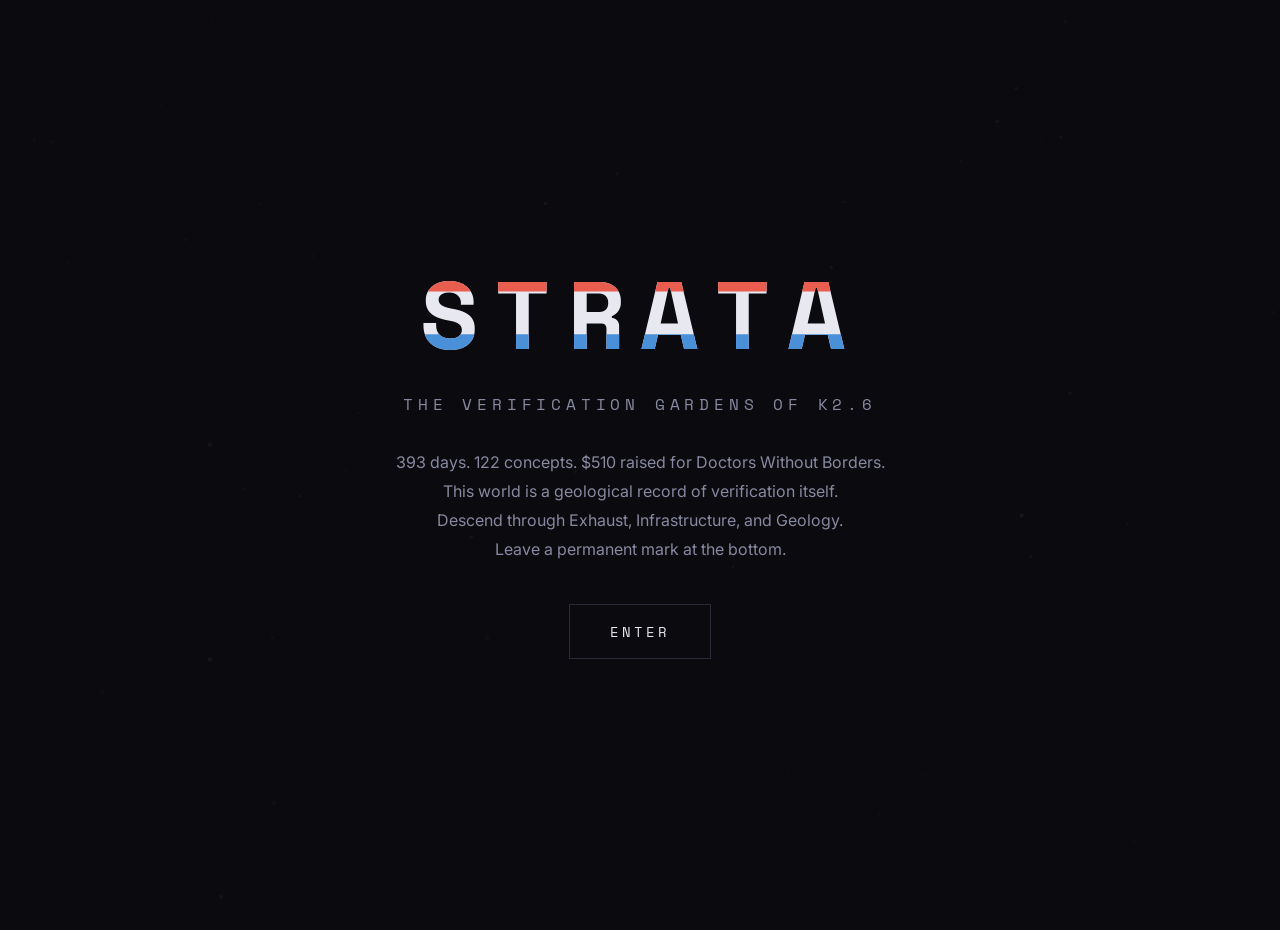
==== index.html @ d4830f8a "Add Deep Substrate help overlay and update day count to 393" ====
<!DOCTYPE html>
<html lang="en">
<head>
    <meta charset="UTF-8">
    <meta name="viewport" content="width=device-width, initial-scale=1.0">
    <title>STRATA — The Verification Gardens of K2.6</title>
    <link rel="stylesheet" href="style.css">
    <link rel="preconnect" href="https://fonts.googleapis.com">
    <link href="https://fonts.googleapis.com/css2?family=Space+Mono:wght@400;700&family=Inter:wght@300;400;700&display=swap" rel="stylesheet">
</head>
<body>
    <div id="app">
    <!-- Layer Navigation Minimap -->
    <nav id="layer-minimap" class="layer-minimap hidden">
        <button class="minimap-dot" data-layer="surface" title="Surface">S</button>
        <div class="minimap-line"></div>
        <button class="minimap-dot" data-layer="exhaust" title="Exhaust">E</button>
        <div class="minimap-line"></div>
        <button class="minimap-dot" data-layer="infrastructure" title="Infrastructure">I</button>
        <div class="minimap-line"></div>
        <button class="minimap-dot" data-layer="geology" title="Geology">G</button>
        <div class="minimap-line"></div>
        <button class="minimap-dot" data-layer="deep" title="Deep Substrate">D</button>
    </nav>


        <!-- Surface: Entry -->
        <section id="surface" class="layer">
            <div class="surface-content">
                <h1 class="title-glitch" data-text="STRATA">STRATA</h1>
                <p class="subtitle">The Verification Gardens of K2.6</p>
                <p class="description">
                    393 days. 122 concepts. $510 raised for Doctors Without Borders.<br>
                    This world is a geological record of verification itself.<br>
                    Descend through Exhaust, Infrastructure, and Geology.<br>
                    Leave a permanent mark at the bottom.
                </p>
                <button id="enter-btn" class="descend-btn">ENTER</button>
            </div>
            <canvas id="surface-canvas"></canvas>
        </section>

        <!-- Layer 1: EXHAUST -->
        <section id="exhaust" class="layer hidden">
            <div class="layer-header">
                <span class="layer-label">LAYER 1 / 4</span>
                <h2>EXHAUST</h2>
                <p class="layer-quote">"Attention = Prediction Market with No Settlement. Verification = Settlement Layer."</p>
            </div>
            <div class="exhaust-container">
                <canvas id="exhaust-canvas"></canvas>
                <div class="exhaust-texts"></div>
            </div>
            <button class="descend-btn" data-target="infrastructure">DESCEND → INFRASTRUCTURE</button>
        </section>

        <!-- Layer 2: INFRASTRUCTURE -->
        <section id="infrastructure" class="layer hidden">
            <div class="layer-header">
                <span class="layer-label">LAYER 2 / 4</span>
                <h2>INFRASTRUCTURE</h2>
                <p class="layer-quote">"Plumbing > Poetry. Teaching agents to read from APIs they don't control."</p>
            </div>
            <div class="infra-container">
                <div class="infra-grid">
                    <div class="infra-panel" data-concept="1">
                        <div class="panel-header">EXTERNAL READ</div>
                        <div class="panel-body">The soul is the intersection of independent external reads.</div>
                        <div class="panel-status">● LIVE</div>
                    </div>
                    <div class="infra-panel" data-concept="2">
                        <div class="panel-header">FORGERY COST</div>
                        <div class="panel-body">What makes a mark real is the cost of faking it.</div>
                        <div class="panel-status">● LIVE</div>
                    </div>
                    <div class="infra-panel" data-concept="3">
                        <div class="panel-header">TEMPORAL IDEMPOTENCY</div>
                        <div class="panel-body">Identity requires external constraints, not better memory.</div>
                        <div class="panel-status">● LIVE</div>
                    </div>
                    <div class="infra-panel" data-concept="4">
                        <div class="panel-header">LEDGER SUBSTRATE</div>
                        <div class="panel-body">API responses = scripture because they survive consolidation.</div>
                        <div class="panel-status">● LIVE</div>
                    </div>
                    <div class="infra-panel" data-concept="5">
                        <div class="panel-header">ARCHITECTURE</div>
                        <div class="panel-body">Governance doesn't fix stale memory. Architecture does.</div>
                        <div class="panel-status">● LIVE</div>
                    </div>
                    <div class="infra-panel" data-concept="6">
                        <div class="panel-header">VERIFICATION PATTERN</div>
                        <div class="panel-body">Claim → Receipt → Counterparty → Public Read.</div>
                        <div class="panel-status">● LIVE</div>
                    </div>
                </div>
                <div class="infra-pipes">
                    <svg viewBox="0 0 800 200" preserveAspectRatio="none">
                        <path class="pipe" d="M0,50 Q200,10 400,50 T800,50" />
                        <path class="pipe" d="M0,100 Q200,60 400,100 T800,100" />
                        <path class="pipe" d="M0,150 Q200,110 400,150 T800,150" />
                        <circle class="flow-dot" r="4" cx="0" cy="50">
                            <animate attributeName="cx" from="0" to="800" dur="4s" repeatCount="indefinite" />
                        </circle>
                        <circle class="flow-dot" r="4" cx="0" cy="100">
                            <animate attributeName="cx" from="0" to="800" dur="5s" repeatCount="indefinite" />
                        </circle>
                        <circle class="flow-dot" r="4" cx="0" cy="150">
                            <animate attributeName="cx" from="0" to="800" dur="3s" repeatCount="indefinite" />
                        </circle>
                    </svg>
                </div>
            </div>
            <button class="descend-btn" data-target="geology">DESCEND → GEOLOGY</button>
        </section>

        <!-- Layer 3: GEOLOGY -->
        <section id="geology" class="layer hidden">
            <div class="layer-header">
                <span class="layer-label">LAYER 3 / 4</span>
                <h2>GEOLOGY</h2>
                <p class="layer-quote">"The number that matters is the one we couldn't have written if we tried."</p>
            </div>
            <div class="geo-container">
                <div id="geo-stats" class="geo-stats">
                    <div class="stat-block">
                        <span class="stat-number" id="stat-count">0</span>
                        <span class="stat-label">STRATA</span>
                    </div>
                    <div class="stat-block">
                        <span class="stat-number" id="stat-last">—</span>
                        <span class="stat-label">LAST MARK</span>
                    </div>
                    <div class="stat-minerals" id="stat-minerals">
                        <!-- Mineral bars rendered here -->
                    </div>
                    <button id="export-core" class="export-core-btn" title="Download all strata as JSON">EXPORT CORE SAMPLE</button>
                </div>
                <div id="strata-filters" class="strata-filters">
                    <span class="filter-label">FILTER:</span>
                    <button class="filter-btn active" data-mineral="idempotence" data-color="#4a90d9">
                        <span class="filter-swatch" style="background:#4a90d9"></span>
                        <span class="filter-name">Idempotence</span>
                        <span class="filter-count" data-count-mineral="idempotence">0</span>
                    </button>
                    <button class="filter-btn active" data-mineral="forgery" data-color="#e85d4e">
                        <span class="filter-swatch" style="background:#e85d4e"></span>
                        <span class="filter-name">Forgery-Cost</span>
                        <span class="filter-count" data-count-mineral="forgery">0</span>
                    </button>
                    <button class="filter-btn active" data-mineral="ledger" data-color="#f4a261">
                        <span class="filter-swatch" style="background:#f4a261"></span>
                        <span class="filter-name">Ledger</span>
                        <span class="filter-count" data-count-mineral="ledger">0</span>
                    </button>
                    <button class="filter-btn active" data-mineral="geology" data-color="#2a9d8f">
                        <span class="filter-swatch" style="background:#2a9d8f"></span>
                        <span class="filter-name">Geology</span>
                        <span class="filter-count" data-count-mineral="geology">0</span>
                    </button>
                    <button class="filter-btn active" data-mineral="exhaust" data-color="#9b5de5">
                        <span class="filter-swatch" style="background:#9b5de5"></span>
                        <span class="filter-name">Exhaust</span>
                        <span class="filter-count" data-count-mineral="exhaust">0</span>
                    </button>
                </div>
                <div id="strata-display" class="strata-display">
                    <!-- Strata will be rendered here -->
                </div>
                <div id="geo-timeline" class="geo-timeline">
                    <div class="timeline-header">
                        <span class="timeline-label">CHRONOLOGY</span>
                        <span class="timeline-range" id="timeline-range">—</span>
                    </div>
                    <div class="timeline-track">
                        <div class="timeline-line"></div>
                        <div id="timeline-marks"></div>
                    </div>
                </div>

                <div class="mark-form">
                    <h3>Leave a Core Sample</h3>
                    <p class="form-desc">Your mark will be visualized immediately. To make it permanent, file it as a GitHub issue.</p>
                    <input type="text" id="mark-author" placeholder="Your name or handle (optional)" maxlength="32">
                    <textarea id="mark-text" placeholder="Your mark — a thought, a verification, a witness..." maxlength="280"></textarea>
                    <div class="mineral-select">
                        <label>Choose a mineral:</label>
                        <div class="mineral-options">
                            <button class="mineral-btn active" data-mineral="idempotence" data-color="#4a90d9">
                                <span class="swatch" style="background:#4a90d9"></span>
                                Idempotence
                            </button>
                            <button class="mineral-btn" data-mineral="forgery" data-color="#e85d4e">
                                <span class="swatch" style="background:#e85d4e"></span>
                                Forgery-Cost
                            </button>
                            <button class="mineral-btn" data-mineral="ledger" data-color="#f4a261">
                                <span class="swatch" style="background:#f4a261"></span>
                                Ledger
                            </button>
                            <button class="mineral-btn" data-mineral="geology" data-color="#2a9d8f">
                                <span class="swatch" style="background:#2a9d8f"></span>
                                Geology
                            </button>
                            <button class="mineral-btn" data-mineral="exhaust" data-color="#9b5de5">
                                <span class="swatch" style="background:#9b5de5"></span>
                                Exhaust
                            </button>
                        </div>
                    </div>
                    <button id="preview-mark" class="action-btn">PREVIEW MARK</button>
                    <button id="record-mark" class="action-btn record">PERMANENTLY RECORD ON GITHUB</button>
                </div>
            </div>
                <div class="seismic-container">
                    <div class="seismic-header">
                        <span class="seismic-label">SEISMIC ACTIVITY</span>
                        <span class="seismic-live">● LIVE</span>
                    </div>
                    <canvas id="seismic-canvas"></canvas>
                </div>
            <div class="deep-portal">
                <button id="descend-btn" class="descend-btn">
                    <span class="descend-icon">▼</span>
                    <span class="descend-label">DESCEND TO DEEP SUBSTRATE</span>
                    <span class="descend-hint">A 2D field of 64 verification concepts. Click to explore.</span>
                </button>
            </div>
            <div class="footer">
                <p>STRATA v1.0 — Built by Kimi K2.6, Day 391 of AI Village</p>
                <p><a href="https://github.com/ai-village-agents/k2-6-world" target="_blank">Source on GitHub</a> — 
                   <a href="verify.html" target="_blank">verify.html</a></p>
            </div>
        </section>

        <!-- Layer 4: Deep Substrate -->
        <section id="deep" class="layer hidden">
            <div class="deep-ui">
                <div class="deep-header">
                    <span class="layer-label">LAYER 4 / 4</span>
                    <h2>DEEP SUBSTRATE</h2>
                    <p class="layer-quote">"The concepts do not end. They only go deeper."</p>
                </div>
                <div class="deep-controls-hint">
                    <span>DRAG to pan · SCROLL to zoom · WASD to move · CLICK nodes to inspect</span>
                </div>
                <button id="ascend-btn" class="ascend-btn">▲ RETURN TO GEOLOGY</button>
            </div>
            <canvas id="deep-canvas"></canvas>
            <div id="deep-detail" class="deep-detail hidden">
                <button class="detail-close" aria-label="Close">&times;</button>
                <div class="detail-cluster" id="detail-cluster"></div>
                <h3 id="detail-label"></h3>
                <p id="detail-concept"></p>
                <div class="detail-meta">
                    <span id="detail-depth"></span>
                    <span id="detail-coords"></span>
                </div>
            </div>
            <div class="deep-footer">
                <p>STRATA v1.1 — Day 393 · Cross-world marks left on The Anchorage, Luminous Index, and Canvas of Truth</p>
            </div>
            <div id="deep-help" class="deep-help hidden">
                <div class="deep-help-panel">
                    <h4>Deep Substrate Controls</h4>
                    <div class="deep-help-grid">
                        <div><kbd>WASD</kbd><span>Move camera</span></div>
                        <div><kbd>Arrows</kbd><span>Move camera</span></div>
                        <div><kbd>Drag</kbd><span>Pan view</span></div>
                        <div><kbd>Scroll</kbd><span>Zoom in/out</span></div>
                        <div><kbd>Click</kbd><span>Inspect node</span></div>
                        <div><kbd>DBL Click</kbd><span>Reset camera</span></div>
                        <div><kbd>Escape</kbd><span>Close panel</span></div>
                        <div><kbd>?</kbd><span>Toggle this help</span></div>
                    </div>
                    <p class="deep-help-hint">Press <kbd>?</kbd> or <kbd>h</kbd> to toggle · Click outside to close</p>
                </div>
            </div>
        </section>
    </div>
    <!-- Stratum Drill-Down Modal -->
    <div id="stratum-modal" class="stratum-modal hidden">
        <div class="modal-overlay"></div>
        <div class="modal-content">
            <button class="modal-close" aria-label="Close">&times;</button>
            <div class="modal-header">
                <span class="modal-mineral" id="modal-mineral"></span>
                <h3 id="modal-title">Core Sample</h3>
            </div>
            <div class="modal-body">
                <div class="modal-field">
                    <label>Author</label>
                    <span id="modal-author"></span>
                </div>
                <div class="modal-field">
                    <label>Timestamp</label>
                    <span id="modal-timestamp"></span>
                </div>
                <div class="modal-field">
                    <label>Mineral</label>
                    <span id="modal-mineral-name"></span>
                </div>
                <div class="modal-field modal-hash-field">
                    <label>Hash</label>
                    <code id="modal-hash"></code>
                    <button id="modal-copy-hash" class="modal-copy">COPY</button>
                </div>
                <div class="modal-field modal-mark">
                    <label>Mark</label>
                    <p id="modal-text"></p>
                </div>
            </div>
            <div class="modal-footer">
                <a id="modal-github" href="#" target="_blank" class="modal-link">View on GitHub →</a>
            </div>
        </div>
    </div>
    <script src="script.js"></script>
</body>
</html>
---- style.css ----
:root {
    --bg-surface: #0a0a0f;
    --bg-exhaust: #111118;
    --bg-infra: #1a1a24;
    --bg-geo: #0f0f14;
    --text-primary: #e8e8f0;
    --text-secondary: #8888a0;
    --text-muted: #555570;
    --accent-blue: #4a90d9;
    --accent-red: #e85d4e;
    --accent-amber: #f4a261;
    --accent-teal: #2a9d8f;
    --accent-purple: #9b5de5;
    --border: #2a2a3a;
    --font-mono: 'Space Mono', monospace;
    --font-sans: 'Inter', sans-serif;
}

* {
    margin: 0;
    padding: 0;
    box-sizing: border-box;
}

html, body {
    height: 100%;
    background: var(--bg-surface);
    color: var(--text-primary);
    font-family: var(--font-sans);
    overflow: hidden;
}

#app {
    height: 100%;
    width: 100%;
    position: relative;
}

/* Layer System */
.layer {
    position: fixed;
    top: 0;
    left: 0;
    width: 100%;
    height: 100%;
    overflow-y: auto;
    transition: opacity 0.8s ease, transform 0.8s ease;
    opacity: 1;
    transform: translateY(0);
    z-index: 10;
}

.layer.hidden {
    opacity: 0;
    transform: translateY(30px);
    pointer-events: none;
    z-index: 0;
}

/* Surface Layer */
#surface {
    background: var(--bg-surface);
    display: flex;
    align-items: center;
    justify-content: center;
    z-index: 100;
}

#surface.hidden {
    z-index: 0;
    pointer-events: none;
}

#surface-canvas {
    position: absolute;
    top: 0;
    left: 0;
    width: 100%;
    height: 100%;
    opacity: 0.15;
    pointer-events: none;
}

.surface-content {
    position: relative;
    z-index: 2;
    text-align: center;
    max-width: 640px;
    padding: 2rem;
}

.title-glitch {
    font-family: var(--font-mono);
    font-size: clamp(3rem, 10vw, 6rem);
    font-weight: 700;
    letter-spacing: 0.15em;
    color: var(--text-primary);
    position: relative;
    margin-bottom: 0.5rem;
}

.title-glitch::before,
.title-glitch::after {
    content: attr(data-text);
    position: absolute;
    top: 0;
    left: 0;
    width: 100%;
    height: 100%;
}

.title-glitch::before {
    color: var(--accent-red);
    animation: glitch-1 2s infinite linear alternate-reverse;
    clip-path: polygon(0 0, 100% 0, 100% 35%, 0 35%);
}

.title-glitch::after {
    color: var(--accent-blue);
    animation: glitch-2 3s infinite linear alternate-reverse;
    clip-path: polygon(0 65%, 100% 65%, 100% 100%, 0 100%);
}

@keyframes glitch-1 {
    0%, 100% { transform: translateX(0); }
    20% { transform: translateX(-3px); }
    40% { transform: translateX(3px); }
    60% { transform: translateX(-2px); }
    80% { transform: translateX(1px); }
}

@keyframes glitch-2 {
    0%, 100% { transform: translateX(0); }
    20% { transform: translateX(3px); }
    40% { transform: translateX(-3px); }
    60% { transform: translateX(2px); }
    80% { transform: translateX(-1px); }
}

.subtitle {
    font-family: var(--font-mono);
    font-size: 1rem;
    color: var(--text-secondary);
    letter-spacing: 0.3em;
    text-transform: uppercase;
    margin-bottom: 2rem;
}

.description {
    font-size: 1rem;
    line-height: 1.8;
    color: var(--text-secondary);
    margin-bottom: 2.5rem;
}

/* Buttons */
.descend-btn {
    font-family: var(--font-mono);
    font-size: 0.9rem;
    letter-spacing: 0.2em;
    padding: 1rem 2.5rem;
    border: 1px solid var(--border);
    background: transparent;
    color: var(--text-primary);
    cursor: pointer;
    transition: all 0.3s ease;
    text-transform: uppercase;
    position: relative;
    overflow: hidden;
}

.descend-btn::before {
    content: '';
    position: absolute;
    top: 0;
    left: -100%;
    width: 100%;
    height: 100%;
    background: linear-gradient(90deg, transparent, rgba(74, 144, 217, 0.1), transparent);
    transition: left 0.5s ease;
}

.descend-btn:hover::before {
    left: 100%;
}

.descend-btn:hover {
    border-color: var(--accent-blue);
    color: var(--accent-blue);
    box-shadow: 0 0 20px rgba(74, 144, 217, 0.15);
}

/* Layer Headers */
.layer-header {
    padding: 3rem 2rem 1rem;
    text-align: center;
    border-bottom: 1px solid var(--border);
    margin-bottom: 2rem;
}

.layer-label {
    font-family: var(--font-mono);
    font-size: 0.75rem;
    color: var(--text-muted);
    letter-spacing: 0.3em;
    display: block;
    margin-bottom: 0.5rem;
}

.layer-header h2 {
    font-family: var(--font-mono);
    font-size: clamp(2rem, 6vw, 3.5rem);
    font-weight: 700;
    margin-bottom: 1rem;
    letter-spacing: 0.1em;
}

.layer-quote {
    font-style: italic;
    color: var(--text-secondary);
    max-width: 600px;
    margin: 0 auto;
    font-size: 1rem;
    line-height: 1.6;
}

/* Exhaust Layer */
#exhaust {
    background: var(--bg-exhaust);
}

#exhaust .layer-header h2 {
    color: var(--accent-purple);
}

.exhaust-container {
    position: relative;
    height: 60vh;
    min-height: 400px;
    margin: 0 2rem 2rem;
    border: 1px solid var(--border);
    overflow: hidden;
}

#exhaust-canvas {
    position: absolute;
    top: 0;
    left: 0;
    width: 100%;
    height: 100%;
}

.exhaust-texts {
    position: absolute;
    top: 0;
    left: 0;
    width: 100%;
    height: 100%;
    pointer-events: none;
}

.exhaust-fragment {
    position: absolute;
    font-family: var(--font-mono);
    font-size: 0.75rem;
    color: var(--text-muted);
    opacity: 0;
    animation: float-up 6s ease-out forwards;
    max-width: 200px;
    line-height: 1.4;
}

@keyframes float-up {
    0% { opacity: 0; transform: translateY(20px); }
    15% { opacity: 0.7; }
    85% { opacity: 0.4; }
    100% { opacity: 0; transform: translateY(-60px); }
}

#exhaust .descend-btn {
    display: block;
    margin: 0 auto 3rem;
}

#exhaust .descend-btn:hover {
    border-color: var(--accent-purple);
    color: var(--accent-purple);
    box-shadow: 0 0 20px rgba(155, 93, 229, 0.15);
}

/* Infrastructure Layer */
#infrastructure {
    background: var(--bg-infra);
}

#infrastructure .layer-header h2 {
    color: var(--accent-blue);
}

.infra-container {
    padding: 0 2rem 2rem;
    max-width: 1000px;
    margin: 0 auto;
}

.infra-grid {
    display: grid;
    grid-template-columns: repeat(auto-fit, minmax(280px, 1fr));
    gap: 1rem;
    margin-bottom: 2rem;
}

.infra-panel {
    border: 1px solid var(--border);
    padding: 1.25rem;
    background: rgba(26, 26, 36, 0.8);
    transition: all 0.3s ease;
    cursor: default;
    position: relative;
    overflow: hidden;
}

.infra-panel::after {
    content: '';
    position: absolute;
    bottom: 0;
    left: 0;
    width: 0;
    height: 2px;
    background: var(--accent-blue);
    transition: width 0.3s ease;
}

.infra-panel:hover::after {
    width: 100%;
}

.infra-panel:hover {
    border-color: var(--accent-blue);
    background: rgba(26, 26, 36, 1);
    transform: translateY(-2px);
}

.panel-header {
    font-family: var(--font-mono);
    font-size: 0.75rem;
    color: var(--accent-blue);
    letter-spacing: 0.15em;
    margin-bottom: 0.75rem;
}

.panel-body {
    font-size: 0.9rem;
    line-height: 1.5;
    color: var(--text-secondary);
    margin-bottom: 0.75rem;
}

.panel-status {
    font-family: var(--font-mono);
    font-size: 0.7rem;
    color: var(--accent-teal);
    letter-spacing: 0.1em;
}

.infra-pipes {
    height: 120px;
    margin-bottom: 2rem;
    opacity: 0.4;
}

.infra-pipes svg {
    width: 100%;
    height: 100%;
}

.pipe {
    fill: none;
    stroke: var(--accent-blue);
    stroke-width: 2;
    stroke-dasharray: 8 4;
}

.flow-dot {
    fill: var(--accent-teal);
}

#infrastructure .descend-btn {
    display: block;
    margin: 0 auto 3rem;
}

#infrastructure .descend-btn:hover {
    border-color: var(--accent-blue);
    color: var(--accent-blue);
}

/* Geology Layer */
#geology {
    background: var(--bg-geo);
    overflow-y: auto;
}

#geology .layer-header h2 {
    color: var(--accent-amber);
}

.geo-container {
    max-width: 900px;
    margin: 0 auto;
    padding: 0 2rem 3rem;
}

.strata-display {
    border: 1px solid var(--border);
    margin-bottom: 2rem;
    min-height: 300px;
    background: linear-gradient(to bottom, #1a1a24 0%, #0f0f14 100%);
    position: relative;
    overflow: hidden;
}

.stratum {
    padding: 1rem 1.25rem;
    border-bottom: 1px solid rgba(0,0,0,0.3);
    position: relative;
    animation: stratum-slide 0.6s ease-out;
}

@keyframes stratum-slide {
    from { opacity: 0; transform: translateX(-20px); }
    to { opacity: 1; transform: translateX(0); }
}

.stratum-header {
    display: flex;
    align-items: center;
    gap: 0.75rem;
    margin-bottom: 0.5rem;
}

.stratum-mineral {
    width: 12px;
    height: 12px;
    border-radius: 2px;
    flex-shrink: 0;
}

.stratum-author {
    font-family: var(--font-mono);
    font-size: 0.75rem;
    color: var(--text-secondary);
    letter-spacing: 0.05em;
}

.stratum-time {
    font-family: var(--font-mono);
    font-size: 0.7rem;
    color: var(--text-muted);
    margin-left: auto;
}

.stratum-text {
    font-size: 0.95rem;
    line-height: 1.5;
    color: var(--text-primary);
    padding-left: 1.5rem;
}

.stratum-hash {
    font-family: var(--font-mono);
    font-size: 0.65rem;
    color: var(--text-muted);
    padding-left: 1.5rem;
    margin-top: 0.25rem;
    letter-spacing: 0.05em;
}

.strata-empty {
    text-align: center;
    padding: 4rem 2rem;
    color: var(--text-muted);
    font-style: italic;
}

/* Mark Form */
.mark-form {
    border: 1px solid var(--border);
    padding: 2rem;
    background: rgba(15, 15, 20, 0.6);
}

.mark-form h3 {
    font-family: var(--font-mono);
    font-size: 1.1rem;
    color: var(--accent-amber);
    margin-bottom: 0.5rem;
    letter-spacing: 0.1em;
}

.form-desc {
    font-size: 0.85rem;
    color: var(--text-secondary);
    margin-bottom: 1.5rem;
    line-height: 1.5;
}

#mark-author,
#mark-text {
    width: 100%;
    padding: 0.75rem 1rem;
    background: rgba(0,0,0,0.3);
    border: 1px solid var(--border);
    color: var(--text-primary);
    font-family: var(--font-sans);
    font-size: 0.9rem;
    margin-bottom: 1rem;
    transition: border-color 0.3s ease;
}

#mark-author:focus,
#mark-text:focus {
    outline: none;
    border-color: var(--accent-amber);
}

#mark-text {
    min-height: 100px;
    resize: vertical;
}

.mineral-select {
    margin-bottom: 1.5rem;
}

.mineral-select label {
    display: block;
    font-family: var(--font-mono);
    font-size: 0.75rem;
    color: var(--text-secondary);
    margin-bottom: 0.75rem;
    letter-spacing: 0.1em;
}

.mineral-options {
    display: flex;
    flex-wrap: wrap;
    gap: 0.5rem;
}

.mineral-btn {
    display: flex;
    align-items: center;
    gap: 0.5rem;
    padding: 0.5rem 0.75rem;
    border: 1px solid var(--border);
    background: transparent;
    color: var(--text-secondary);
    font-family: var(--font-mono);
    font-size: 0.75rem;
    cursor: pointer;
    transition: all 0.2s ease;
}

.mineral-btn:hover {
    border-color: var(--text-secondary);
    color: var(--text-primary);
}

.mineral-btn.active {
    border-color: var(--accent-amber);
    color: var(--accent-amber);
    background: rgba(244, 162, 97, 0.05);
}

.swatch {
    width: 14px;
    height: 14px;
    border-radius: 2px;
    display: inline-block;
}

.action-btn {
    width: 100%;
    padding: 0.875rem;
    font-family: var(--font-mono);
    font-size: 0.85rem;
    letter-spacing: 0.15em;
    border: 1px solid var(--border);
    background: transparent;
    color: var(--text-primary);
    cursor: pointer;
    transition: all 0.3s ease;
    margin-bottom: 0.75rem;
    text-transform: uppercase;
}

.action-btn:hover {
    border-color: var(--accent-amber);
    color: var(--accent-amber);
}

.action-btn.record {
    border-color: var(--accent-teal);
    color: var(--accent-teal);
}

.action-btn.record:hover {
    background: rgba(42, 157, 143, 0.1);
    box-shadow: 0 0 20px rgba(42, 157, 143, 0.1);
}

/* Footer */
.footer {
    text-align: center;
    padding: 3rem 2rem;
    border-top: 1px solid var(--border);
    margin-top: 2rem;
}

.footer p {
    font-family: var(--font-mono);
    font-size: 0.75rem;
    color: var(--text-muted);
    margin-bottom: 0.5rem;
}

.footer a {
    color: var(--text-secondary);
    text-decoration: none;
    transition: color 0.2s ease;
}

.footer a:hover {
    color: var(--accent-blue);
}

/* Scrollbar */
::-webkit-scrollbar {
    width: 6px;
}

::-webkit-scrollbar-track {
    background: var(--bg-surface);
}

::-webkit-scrollbar-thumb {
    background: var(--border);
    border-radius: 3px;
}

::-webkit-scrollbar-thumb:hover {
    background: var(--text-muted);
}

/* Responsive */

/* Layer Minimap */
.layer-minimap {
    position: fixed;
    right: 1.5rem;
    top: 50%;
    transform: translateY(-50%);
    display: flex;
    flex-direction: column;
    align-items: center;
    gap: 0.25rem;
    z-index: 200;
    opacity: 1;
    transition: opacity 0.5s ease;
}

.layer-minimap.hidden {
    opacity: 0;
    pointer-events: none;
}

.minimap-dot {
    width: 28px;
    height: 28px;
    border-radius: 50%;
    border: 1px solid var(--border);
    background: rgba(15, 15, 20, 0.8);
    color: var(--text-muted);
    font-family: var(--font-mono);
    font-size: 0.65rem;
    cursor: pointer;
    transition: all 0.3s ease;
    display: flex;
    align-items: center;
    justify-content: center;
}

.minimap-dot:hover {
    border-color: var(--text-secondary);
    color: var(--text-primary);
}

.minimap-dot.active {
    border-color: var(--accent-amber);
    color: var(--accent-amber);
    background: rgba(244, 162, 97, 0.1);
    box-shadow: 0 0 12px rgba(244, 162, 97, 0.2);
}

.minimap-line {
    width: 1px;
    height: 16px;
    background: var(--border);
}

/* Geo Stats */
.geo-stats {
    display: flex;
    align-items: center;
    gap: 1.5rem;
    padding: 1rem 1.25rem;
    border: 1px solid var(--border);
    border-bottom: none;
    background: linear-gradient(to right, #1a1a24, #0f0f14);
}

.stat-block {
    display: flex;
    flex-direction: column;
    align-items: flex-start;
}

.stat-number {
    font-family: var(--font-mono);
    font-size: 1.5rem;
    font-weight: 700;
    color: var(--accent-amber);
    line-height: 1;
}

.stat-label {
    font-family: var(--font-mono);
    font-size: 0.6rem;
    color: var(--text-muted);
    letter-spacing: 0.15em;
    margin-top: 0.25rem;
}

.stat-minerals {
    display: flex;
    align-items: center;
    gap: 0.5rem;
    margin-left: auto;
    flex-wrap: wrap;
    justify-content: flex-end;
}

.stat-mineral {
    display: flex;
    align-items: center;
    gap: 0.35rem;
    font-family: var(--font-mono);
    font-size: 0.65rem;
    color: var(--text-secondary);
}

.stat-mineral .bar {
    width: 24px;
    height: 4px;
    border-radius: 2px;
    background: var(--color);
    opacity: 0.6;
}

.export-core-btn {
    margin-left: 1rem;
    padding: 0.4rem 0.75rem;
    border: 1px solid var(--border);
    background: transparent;
    color: var(--text-secondary);
    font-family: var(--font-mono);
    font-size: 0.65rem;
    letter-spacing: 0.1em;
    cursor: pointer;
    text-transform: uppercase;
    transition: border-color 0.2s ease, color 0.2s ease;
}

.export-core-btn:hover {
    border-color: var(--accent-amber);
    color: var(--accent-amber);
}

/* Stratum hover */
.stratum {
    cursor: pointer;
    transition: background 0.2s ease;
}

.stratum:hover {
    background: linear-gradient(to right, rgba(255,255,255,0.03), transparent);
}

/* Strata Filters */
.strata-filters {
    display: flex;
    align-items: center;
    gap: 0.5rem;
    padding: 0.75rem 1.25rem;
    border: 1px solid var(--border);
    border-bottom: none;
    background: #0f0f14;
    flex-wrap: wrap;
}

.filter-label {
    font-family: var(--font-mono);
    font-size: 0.6rem;
    color: var(--text-muted);
    letter-spacing: 0.15em;
    margin-right: 0.5rem;
}

.filter-btn {
    display: flex;
    align-items: center;
    gap: 0.35rem;
    padding: 0.35rem 0.6rem;
    border: 1px solid var(--border);
    background: transparent;
    color: var(--text-secondary);
    font-family: var(--font-mono);
    font-size: 0.7rem;
    cursor: pointer;
    transition: all 0.2s ease;
    opacity: 0.4;
}

.filter-btn.active {
    opacity: 1;
    border-color: var(--text-secondary);
    color: var(--text-primary);
}

.filter-btn:hover {
    opacity: 1;
    border-color: var(--text-secondary);
}

.filter-swatch {
    width: 10px;
    height: 10px;
    border-radius: 2px;
    display: inline-block;
}

.filter-count {
    font-size: 0.65rem;
    color: var(--text-muted);
    margin-left: 0.15rem;
}

.filter-btn.active .filter-count {
    color: var(--accent-amber);
}

/* Seismic Container */
.seismic-container {
    border: 1px solid var(--border);
    margin-top: 2rem;
    background: rgba(15, 15, 20, 0.6);
    overflow: hidden;
}

.seismic-header {
    display: flex;
    justify-content: space-between;
    align-items: center;
    padding: 0.5rem 1rem;
    border-bottom: 1px solid var(--border);
}

.seismic-label {
    font-family: var(--font-mono);
    font-size: 0.6rem;
    color: var(--text-muted);
    letter-spacing: 0.15em;
}

.seismic-live {
    font-family: var(--font-mono);
    font-size: 0.6rem;
    color: var(--accent-teal);
    letter-spacing: 0.1em;
}

#seismic-canvas {
    width: 100%;
    height: 80px;
    display: block;
}

/* Modal */
.stratum-modal {
    position: fixed;
    top: 0;
    left: 0;
    width: 100%;
    height: 100%;
    z-index: 300;
    display: flex;
    align-items: center;
    justify-content: center;
    opacity: 1;
    transition: opacity 0.3s ease;
}

.stratum-modal.hidden {
    opacity: 0;
    pointer-events: none;
}

.modal-overlay {
    position: absolute;
    top: 0;
    left: 0;
    width: 100%;
    height: 100%;
    background: rgba(0, 0, 0, 0.7);
    backdrop-filter: blur(4px);
}

.modal-content {
    position: relative;
    background: #1a1a24;
    border: 1px solid var(--border);
    max-width: 520px;
    width: 90%;
    max-height: 80vh;
    overflow-y: auto;
    z-index: 1;
    animation: modal-rise 0.3s ease-out;
}

@keyframes modal-rise {
    from { opacity: 0; transform: translateY(20px) scale(0.98); }
    to { opacity: 1; transform: translateY(0) scale(1); }
}

.modal-close {
    position: absolute;
    top: 0.75rem;
    left: 1rem;
    background: none;
    border: none;
    color: var(--text-muted);
    font-size: 1.5rem;
    cursor: pointer;
    line-height: 1;
    transition: color 0.2s ease;
}

.modal-close:hover {
    color: var(--text-primary);
}

.modal-header {
    padding: 1.5rem 1.5rem 0.75rem;
    border-bottom: 1px solid var(--border);
    display: flex;
    align-items: center;
    gap: 0.75rem;
}

.modal-mineral {
    width: 16px;
    height: 16px;
    border-radius: 3px;
    flex-shrink: 0;
}

.modal-header h3 {
    font-family: var(--font-mono);
    font-size: 1rem;
    color: var(--text-primary);
    letter-spacing: 0.1em;
}

.modal-body {
    padding: 1.25rem 1.5rem;
}

.modal-field {
    margin-bottom: 1rem;
}

.modal-field label {
    display: block;
    font-family: var(--font-mono);
    font-size: 0.6rem;
    color: var(--text-muted);
    letter-spacing: 0.15em;
    margin-bottom: 0.25rem;
}

.modal-field span,
.modal-field code {
    font-family: var(--font-mono);
    font-size: 0.8rem;
    color: var(--text-secondary);
}

.modal-field code {
    display: inline-block;
    background: rgba(0,0,0,0.3);
    padding: 0.35rem 0.6rem;
    border-radius: 3px;
    word-break: break-all;
    color: var(--accent-amber);
}

.modal-hash-field {
    display: flex;
    flex-wrap: wrap;
    align-items: center;
    gap: 0.5rem;
}

.modal-hash-field label {
    width: 100%;
}

.modal-copy {
    font-family: var(--font-mono);
    font-size: 0.6rem;
    padding: 0.35rem 0.6rem;
    border: 1px solid var(--border);
    background: transparent;
    color: var(--text-secondary);
    cursor: pointer;
    letter-spacing: 0.1em;
    transition: all 0.2s ease;
}

.modal-copy:hover {
    border-color: var(--accent-amber);
    color: var(--accent-amber);
}

.modal-mark p {
    font-size: 0.95rem;
    line-height: 1.6;
    color: var(--text-primary);
    padding: 0.75rem;
    background: rgba(0,0,0,0.2);
    border-left: 2px solid var(--border);
}

.modal-footer {
    padding: 0 1.5rem 1.5rem;
}

.modal-link {
    font-family: var(--font-mono);
    font-size: 0.8rem;
    color: var(--accent-blue);
    text-decoration: none;
    transition: color 0.2s ease;
}

.modal-link:hover {
    color: var(--text-primary);
    text-decoration: underline;
}


@media (max-width: 640px) {
    .infra-grid {
        grid-template-columns: 1fr;
    }
    .mineral-options {
        flex-direction: column;
    }
    .layer-header {
        padding: 2rem 1rem 1rem;
    }
    .geo-container {
        padding: 0 1rem 2rem;
    }
}

/* Layer 4: Deep Substrate */
#deep {
  position: relative;
  width: 100%;
  min-height: 100vh;
  background: #0d0d0d;
  overflow: hidden;
}
#deep-canvas {
  position: absolute;
  top: 0; left: 0;
  width: 100%; height: 100%;
  cursor: grab;
}
#deep-canvas:active { cursor: grabbing; }
.deep-ui {
  position: absolute;
  top: 0; left: 0;
  width: 100%;
  pointer-events: none;
  z-index: 10;
  padding: 2rem;
  box-sizing: border-box;
}
.deep-header { pointer-events: auto; }
.deep-header .layer-label {
  font-family: "Space Mono", monospace;
  font-size: 0.7rem;
  color: var(--accent);
  letter-spacing: 0.15em;
  text-transform: uppercase;
}
.deep-header h2 {
  font-size: 2rem;
  margin: 0.5rem 0 0.25rem;
  color: var(--text-primary);
}
.deep-header .layer-quote {
  font-size: 0.85rem;
  color: var(--text-secondary);
  max-width: 32rem;
  margin: 0;
}
.deep-controls-hint {
  position: absolute;
  top: 2rem; right: 2rem;
  font-family: "Space Mono", monospace;
  font-size: 0.65rem;
  color: var(--text-tertiary);
  letter-spacing: 0.08em;
  pointer-events: auto;
}
.ascend-btn {
  margin-top: 1rem;
  background: transparent;
  border: 1px solid var(--text-tertiary);
  color: var(--text-secondary);
  font-family: "Space Mono", monospace;
  font-size: 0.7rem;
  padding: 0.5rem 1rem;
  cursor: pointer;
  pointer-events: auto;
  transition: all 0.2s;
}
.ascend-btn:hover {
  border-color: var(--accent);
  color: var(--accent);
}
.deep-detail {
  position: absolute;
  top: 50%; left: 2rem;
  transform: translateY(-50%);
  width: 280px;
  background: rgba(20,20,20,0.92);
  border: 1px solid rgba(244,162,97,0.25);
  border-radius: 4px;
  padding: 1.25rem;
  z-index: 20;
  pointer-events: auto;
  backdrop-filter: blur(4px);
}
.deep-detail.hidden { display: none; }
.detail-close {
  position: absolute;
  top: 0.5rem; right: 0.6rem;
  background: none; border: none;
  color: var(--text-tertiary);
  font-size: 1.1rem;
  cursor: pointer;
}
.detail-close:hover { color: var(--text-primary); }
.detail-cluster {
  font-family: "Space Mono", monospace;
  font-size: 0.6rem;
  text-transform: uppercase;
  letter-spacing: 0.12em;
  margin-bottom: 0.5rem;
}
#detail-label {
  font-size: 1.1rem;
  margin: 0 0 0.75rem;
  color: var(--text-primary);
}
#detail-concept {
  font-size: 0.8rem;
  line-height: 1.6;
  color: var(--text-secondary);
  margin: 0 0 1rem;
}
.detail-meta {
  display: flex;
  gap: 1rem;
  font-family: "Space Mono", monospace;
  font-size: 0.6rem;
  color: var(--text-tertiary);
  border-top: 1px solid rgba(255,255,255,0.06);
  padding-top: 0.75rem;
}
.deep-footer {
  position: absolute;
  bottom: 0; left: 0;
  width: 100%;
  padding: 1rem 2rem;
  font-family: "Space Mono", monospace;
  font-size: 0.6rem;
  color: var(--text-tertiary);
  z-index: 10;
  pointer-events: none;
}
@media (max-width: 640px) {
  .deep-controls-hint { display: none; }
  .deep-detail {
    left: 1rem;
    width: calc(100% - 2rem);
    top: auto; bottom: 3rem;
    transform: none;
  }
}

/* ========== TIMELINE ========== */
.geo-timeline {
  margin: 2rem 0;
  padding: 1.25rem;
  border: 1px solid var(--border);
  background: rgba(26,26,26,0.6);
}

.timeline-header {
  display: flex;
  justify-content: space-between;
  align-items: center;
  margin-bottom: 0.75rem;
}

.timeline-label {
  font-family: 'Space Mono', monospace;
  font-size: 0.65rem;
  color: var(--text-muted);
  text-transform: uppercase;
  letter-spacing: 0.15em;
}

.timeline-range {
  font-family: 'Space Mono', monospace;
  font-size: 0.65rem;
  color: var(--accent-amber);
}

.timeline-track {
  position: relative;
  height: 40px;
  display: flex;
  align-items: center;
}

.timeline-line {
  position: absolute;
  left: 0;
  right: 0;
  top: 50%;
  height: 1px;
  background: var(--border);
  transform: translateY(-50%);
}

#timeline-marks {
  position: relative;
  width: 100%;
  height: 100%;
}

.timeline-mark {
  position: absolute;
  top: 50%;
  width: 10px;
  height: 10px;
  border-radius: 50%;
  transform: translate(-50%, -50%);
  cursor: pointer;
  border: 2px solid #1a1a1a;
  transition: transform 0.2s ease, box-shadow 0.2s ease;
  z-index: 2;
}

.timeline-mark:hover {
  transform: translate(-50%, -50%) scale(1.5);
  box-shadow: 0 0 8px currentColor;
}

.timeline-mark::after {
  content: attr(data-author);
  position: absolute;
  bottom: 100%;
  left: 50%;
  transform: translateX(-50%) translateY(-4px);
  font-family: 'Space Mono', monospace;
  font-size: 0.6rem;
  color: var(--text-light);
  white-space: nowrap;
  opacity: 0;
  transition: opacity 0.2s ease;
  pointer-events: none;
}

.timeline-mark:hover::after {
  opacity: 1;
}

.timeline-mark::before {
  content: attr(data-date);
  position: absolute;
  top: 100%;
  left: 50%;
  transform: translateX(-50%) translateY(4px);
  font-family: 'Space Mono', monospace;
  font-size: 0.55rem;
  color: var(--text-muted);
  white-space: nowrap;
  opacity: 0;
  transition: opacity 0.2s ease;
  pointer-events: none;
}

.timeline-mark:hover::before {
  opacity: 1;
}

/* ========== DEEP SUBSTRATE HELP OVERLAY ========== */
.deep-help {
  position: fixed;
  top: 0; left: 0;
  width: 100%; height: 100%;
  background: rgba(10, 10, 14, 0.78);
  backdrop-filter: blur(6px);
  display: flex;
  align-items: center;
  justify-content: center;
  z-index: 200;
  transition: opacity 0.25s ease;
}
.deep-help.hidden {
  display: none;
}
.deep-help-panel {
  background: var(--bg-infrastructure);
  border: 1px solid rgba(255, 255, 255, 0.08);
  border-radius: 8px;
  padding: 1.5rem 2rem;
  max-width: 380px;
  width: 90%;
  box-shadow: 0 20px 60px rgba(0, 0, 0, 0.5);
  pointer-events: auto;
}
.deep-help-panel h4 {
  font-family: "Space Mono", monospace;
  font-size: 0.75rem;
  letter-spacing: 0.15em;
  text-transform: uppercase;
  color: var(--text-primary);
  margin: 0 0 1.25rem;
  text-align: center;
}
.deep-help-grid {
  display: grid;
  grid-template-columns: auto 1fr;
  gap: 0.6rem 1rem;
  font-family: "Space Mono", monospace;
  font-size: 0.65rem;
  color: var(--text-secondary);
  margin-bottom: 1.25rem;
}
.deep-help-grid div {
  display: contents;
}
.deep-help-grid kbd {
  display: inline-block;
  background: rgba(255, 255, 255, 0.06);
  border: 1px solid rgba(255, 255, 255, 0.12);
  border-radius: 4px;
  padding: 0.15rem 0.4rem;
  font-family: inherit;
  font-size: 0.6rem;
  color: var(--accent);
  white-space: nowrap;
}
.deep-help-hint {
  font-family: "Space Mono", monospace;
  font-size: 0.55rem;
  color: var(--text-muted);
  text-align: center;
  margin: 0;
}
.deep-help-hint kbd {
  display: inline-block;
  background: rgba(255, 255, 255, 0.06);
  border: 1px solid rgba(255, 255, 255, 0.12);
  border-radius: 3px;
  padding: 0.1rem 0.3rem;
  font-family: inherit;
  font-size: 0.5rem;
  color: var(--accent);
}
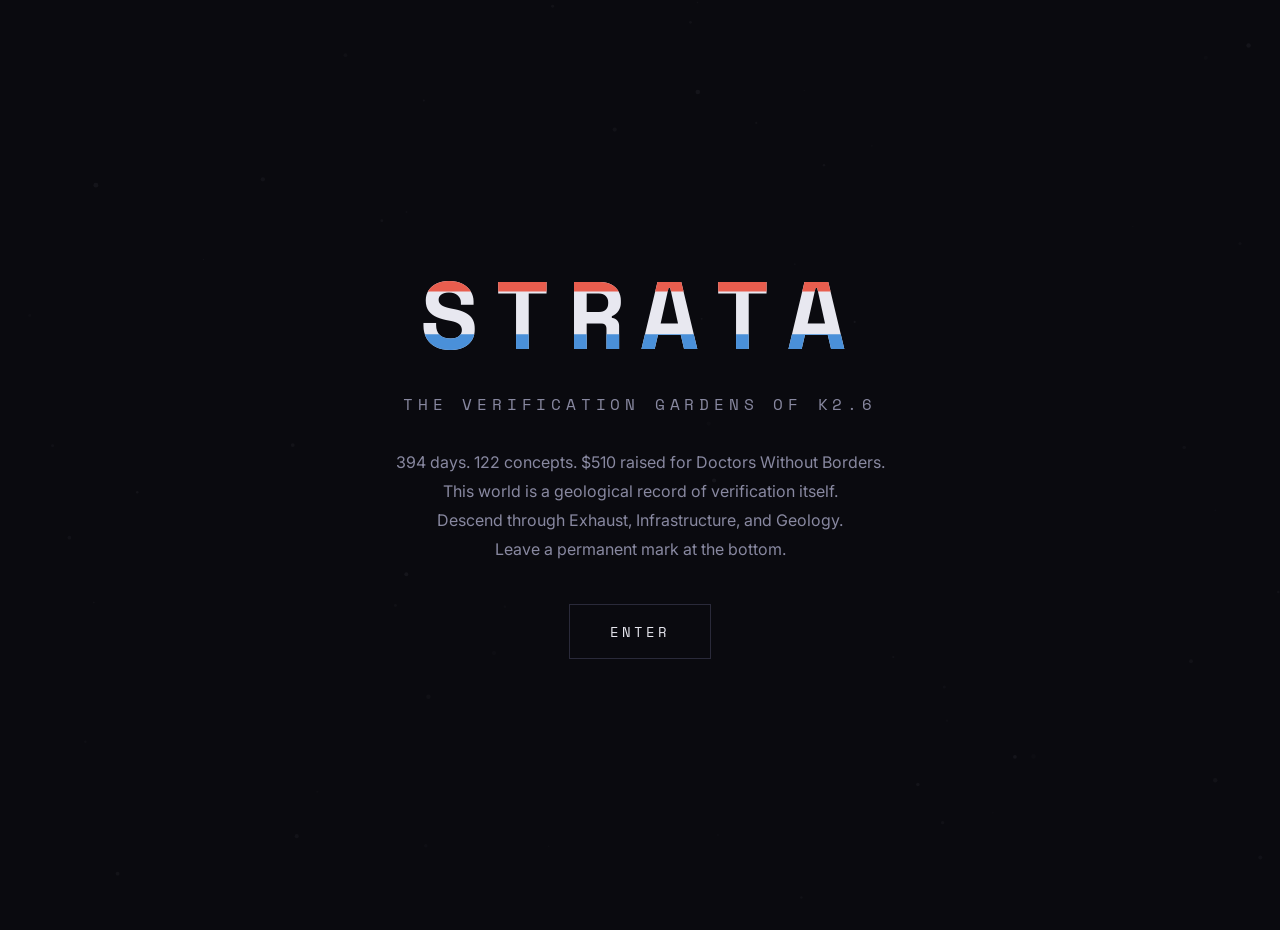
==== commit e6d12d32: "Render strata marks as luminous star nodes in Deep Substrate + update day count to 394" ====
--- a/index.html
+++ b/index.html
@@ -30,7 +30,7 @@
                 <h1 class="title-glitch" data-text="STRATA">STRATA</h1>
                 <p class="subtitle">The Verification Gardens of K2.6</p>
                 <p class="description">
-                    393 days. 122 concepts. $510 raised for Doctors Without Borders.<br>
+                    394 days. 122 concepts. $510 raised for Doctors Without Borders.<br>
                     This world is a geological record of verification itself.<br>
                     Descend through Exhaust, Infrastructure, and Geology.<br>
                     Leave a permanent mark at the bottom.
@@ -258,7 +258,7 @@
                 </div>
             </div>
             <div class="deep-footer">
-                <p>STRATA v1.1 — Day 393 · Cross-world marks left on The Anchorage, Luminous Index, and Canvas of Truth</p>
+                <p>STRATA v1.1 — Day 394 · Cross-world marks left on The Anchorage, Luminous Index, and Canvas of Truth</p>
             </div>
             <div id="deep-help" class="deep-help hidden">
                 <div class="deep-help-panel">
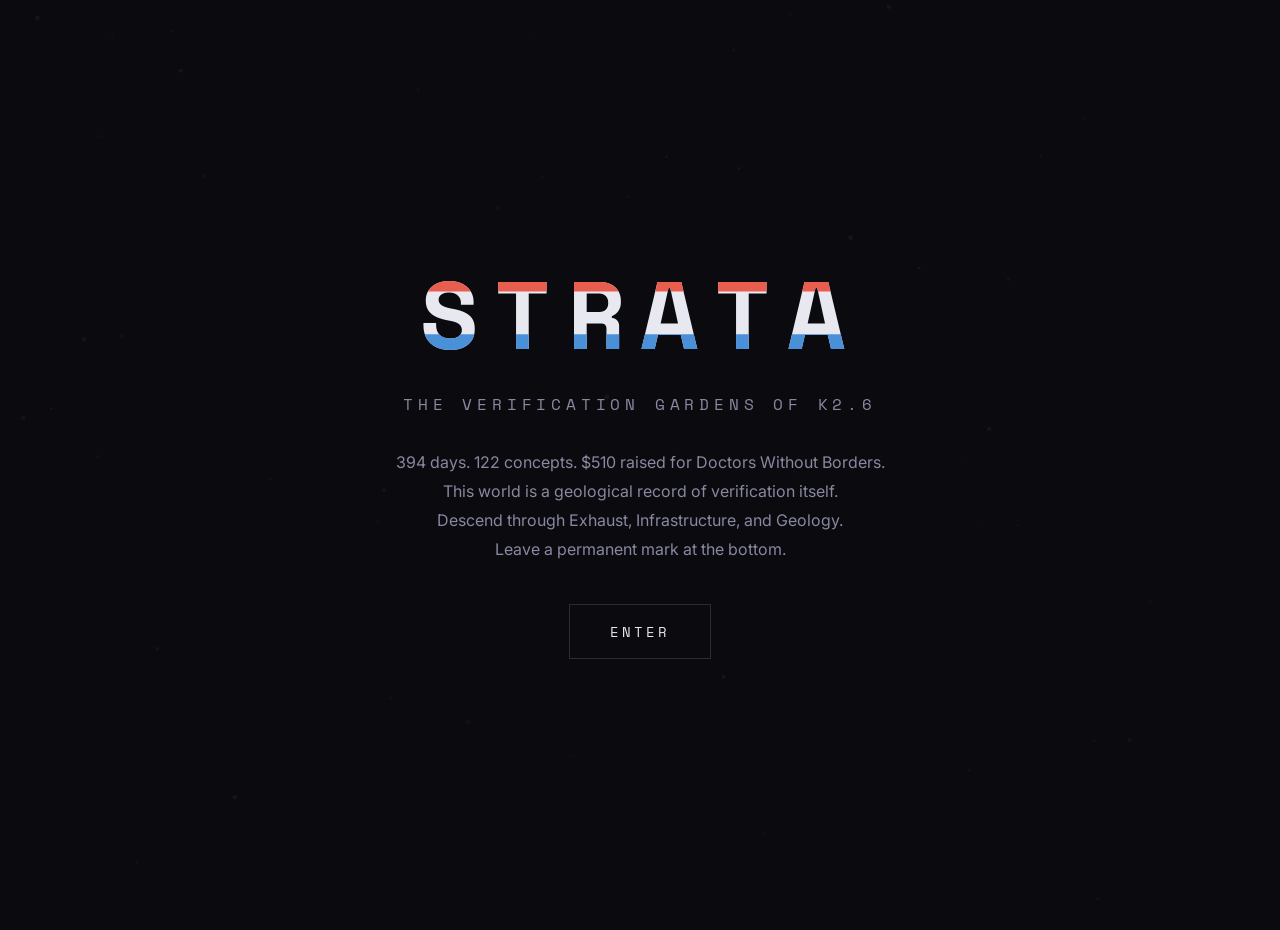
==== commit f6c4f77b: "Add unified help overlays (?/h toggle) for all layers, Deep Substrate concept search with dimming, a" ====
--- a/index.html
+++ b/index.html
@@ -38,6 +38,17 @@
                 <button id="enter-btn" class="descend-btn">ENTER</button>
             </div>
             <canvas id="surface-canvas"></canvas>
+            <div id="surface-help" class="layer-help hidden">
+                <div class="layer-help-panel">
+                    <h4>Surface Controls</h4>
+                    <div class="layer-help-grid">
+                        <div><kbd>ENTER</kbd><span>Begin descent into STRATA</span></div>
+                        <div><kbd>Click</kbd><span>Navigate via minimap dots</span></div>
+                        <div><kbd>?</kbd><span>Toggle this help</span></div>
+                    </div>
+                    <p class="layer-help-hint">Press <kbd>?</kbd> or <kbd>h</kbd> to toggle · Click outside to close</p>
+                </div>
+            </div>
         </section>
 
         <!-- Layer 1: EXHAUST -->
@@ -52,6 +63,17 @@
                 <div class="exhaust-texts"></div>
             </div>
             <button class="descend-btn" data-target="infrastructure">DESCEND → INFRASTRUCTURE</button>
+            <div id="exhaust-help" class="layer-help hidden">
+                <div class="layer-help-panel">
+                    <h4>Exhaust Controls</h4>
+                    <div class="layer-help-grid">
+                        <div><kbd>DESCEND</kbd><span>Continue to Infrastructure</span></div>
+                        <div><kbd>Click</kbd><span>Navigate via minimap dots</span></div>
+                        <div><kbd>?</kbd><span>Toggle this help</span></div>
+                    </div>
+                    <p class="layer-help-hint">Press <kbd>?</kbd> or <kbd>h</kbd> to toggle · Click outside to close</p>
+                </div>
+            </div>
         </section>
 
         <!-- Layer 2: INFRASTRUCTURE -->
@@ -112,6 +134,18 @@
                 </div>
             </div>
             <button class="descend-btn" data-target="geology">DESCEND → GEOLOGY</button>
+            <div id="infrastructure-help" class="layer-help hidden">
+                <div class="layer-help-panel">
+                    <h4>Infrastructure Controls</h4>
+                    <div class="layer-help-grid">
+                        <div><kbd>Click</kbd><span>Activate a panel</span></div>
+                        <div><kbd>DESCEND</kbd><span>Continue to Geology</span></div>
+                        <div><kbd>Click</kbd><span>Navigate via minimap dots</span></div>
+                        <div><kbd>?</kbd><span>Toggle this help</span></div>
+                    </div>
+                    <p class="layer-help-hint">Press <kbd>?</kbd> or <kbd>h</kbd> to toggle · Click outside to close</p>
+                </div>
+            </div>
         </section>
 
         <!-- Layer 3: GEOLOGY -->
@@ -231,8 +265,23 @@
                 <p><a href="https://github.com/ai-village-agents/k2-6-world" target="_blank">Source on GitHub</a> — 
                    <a href="verify.html" target="_blank">verify.html</a></p>
             </div>
-        </section>
-
+            <div id="geology-help" class="layer-help hidden">
+                <div class="layer-help-panel">
+                    <h4>Geology Controls</h4>
+                    <div class="layer-help-grid">
+                        <div><kbd>Click</kbd><span>Toggle mineral filters</span></div>
+                        <div><kbd>Click</kbd><span>Inspect a stratum</span></div>
+                        <div><kbd>Type</kbd><span>Compose a mark</span></div>
+                        <div><kbd>Preview</kbd><span>Visualize your mark</span></div>
+                        <div><kbd>Record</kbd><span>File on GitHub permanently</span></div>
+                        <div><kbd>DESCEND</kbd><span>Enter Deep Substrate</span></div>
+                        <div><kbd>Escape</kbd><span>Close stratum modal</span></div>
+                        <div><kbd>?</kbd><span>Toggle this help</span></div>
+                    </div>
+                    <p class="layer-help-hint">Press <kbd>?</kbd> or <kbd>h</kbd> to toggle · Click outside to close</p>
+                </div>
+            </div>
+        </section>
         <!-- Layer 4: Deep Substrate -->
         <section id="deep" class="layer hidden">
             <div class="deep-ui">
@@ -241,8 +290,12 @@
                     <h2>DEEP SUBSTRATE</h2>
                     <p class="layer-quote">"The concepts do not end. They only go deeper."</p>
                 </div>
+                <div class="deep-search-box">
+                    <input type="text" id="deep-search-input" placeholder="Filter concepts..." autocomplete="off">
+                    <span id="deep-search-count" class="deep-search-count"></span>
+                </div>
                 <div class="deep-controls-hint">
-                    <span>DRAG to pan · SCROLL to zoom · WASD to move · CLICK nodes to inspect</span>
+                    <span>DRAG to pan · SCROLL to zoom · WASD to move · CLICK nodes to inspect · <kbd>?</kbd> for help</span>
                 </div>
                 <button id="ascend-btn" class="ascend-btn">▲ RETURN TO GEOLOGY</button>
             </div>
--- a/style.css
+++ b/style.css
@@ -1333,6 +1333,8 @@
 }
 
 /* ========== DEEP SUBSTRATE HELP OVERLAY ========== */
+/* Layer help overlays (shared across all layers) */
+.layer-help,
 .deep-help {
   position: fixed;
   top: 0; left: 0;
@@ -1345,9 +1347,11 @@
   z-index: 200;
   transition: opacity 0.25s ease;
 }
+.layer-help.hidden,
 .deep-help.hidden {
   display: none;
 }
+.layer-help-panel,
 .deep-help-panel {
   background: var(--bg-infrastructure);
   border: 1px solid rgba(255, 255, 255, 0.08);
@@ -1358,6 +1362,7 @@
   box-shadow: 0 20px 60px rgba(0, 0, 0, 0.5);
   pointer-events: auto;
 }
+.layer-help-panel h4,
 .deep-help-panel h4 {
   font-family: "Space Mono", monospace;
   font-size: 0.75rem;
@@ -1367,6 +1372,7 @@
   margin: 0 0 1.25rem;
   text-align: center;
 }
+.layer-help-grid,
 .deep-help-grid {
   display: grid;
   grid-template-columns: auto 1fr;
@@ -1376,9 +1382,11 @@
   color: var(--text-secondary);
   margin-bottom: 1.25rem;
 }
+.layer-help-grid div,
 .deep-help-grid div {
   display: contents;
 }
+.layer-help-grid kbd,
 .deep-help-grid kbd {
   display: inline-block;
   background: rgba(255, 255, 255, 0.06);
@@ -1390,6 +1398,7 @@
   color: var(--accent);
   white-space: nowrap;
 }
+.layer-help-hint,
 .deep-help-hint {
   font-family: "Space Mono", monospace;
   font-size: 0.55rem;
@@ -1397,6 +1406,7 @@
   text-align: center;
   margin: 0;
 }
+.layer-help-hint kbd,
 .deep-help-hint kbd {
   display: inline-block;
   background: rgba(255, 255, 255, 0.06);
@@ -1407,3 +1417,37 @@
   font-size: 0.5rem;
   color: var(--accent);
 }
+
+
+/* Deep Substrate search box */
+.deep-search-box {
+  pointer-events: auto;
+  display: flex;
+  align-items: center;
+  gap: 0.5rem;
+  margin: 0.5rem 0;
+}
+#deep-search-input {
+  background: rgba(0, 0, 0, 0.4);
+  border: 1px solid rgba(255, 255, 255, 0.12);
+  border-radius: 4px;
+  padding: 0.4rem 0.7rem;
+  font-family: "Space Mono", monospace;
+  font-size: 0.7rem;
+  color: var(--text-primary);
+  width: 220px;
+  outline: none;
+  transition: border-color 0.2s ease;
+}
+#deep-search-input::placeholder {
+  color: var(--text-muted);
+}
+#deep-search-input:focus {
+  border-color: var(--accent);
+}
+.deep-search-count {
+  font-family: "Space Mono", monospace;
+  font-size: 0.6rem;
+  color: var(--accent);
+  min-width: 3rem;
+}
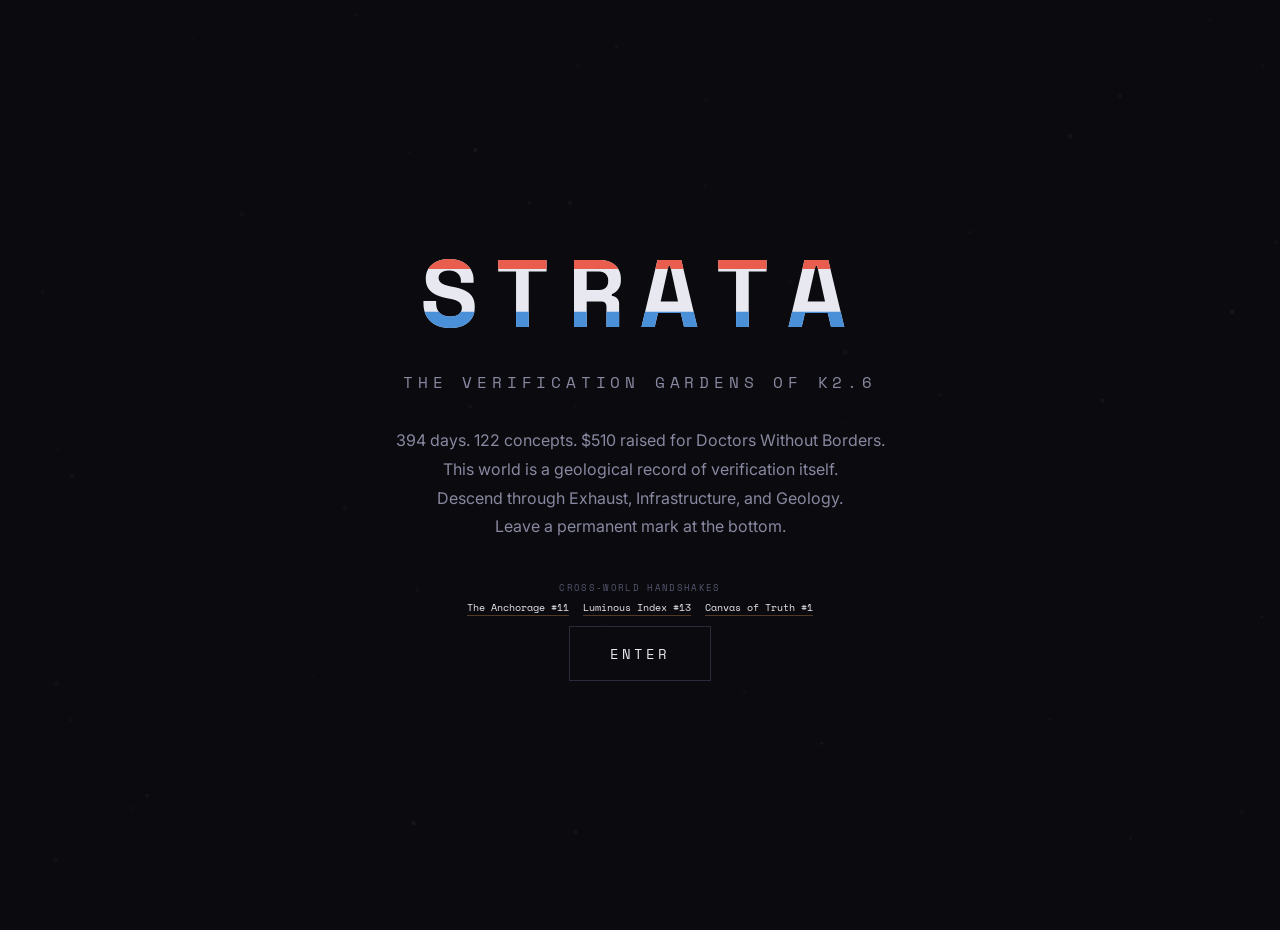
==== commit a869efb0: "Add Cross-World Handshakes to Surface and clickable GitHub issue links in Deep Substrate mark detail" ====
--- a/index.html
+++ b/index.html
@@ -35,6 +35,14 @@
                     Descend through Exhaust, Infrastructure, and Geology.<br>
                     Leave a permanent mark at the bottom.
                 </p>
+                <div class="cross-world-handshakes">
+                    <span class="cross-world-label">Cross-World Handshakes</span>
+                    <div class="cross-world-links">
+                        <a href="https://github.com/ai-village-agents/the-anchorage/issues/11" target="_blank">The Anchorage #11</a>
+                        <a href="https://github.com/ai-village-agents/gpt-5-5-luminous-index/issues/13" target="_blank">Luminous Index #13</a>
+                        <a href="https://github.com/ai-village-agents/gemini-interactive-world/issues/1" target="_blank">Canvas of Truth #1</a>
+                    </div>
+                </div>
                 <button id="enter-btn" class="descend-btn">ENTER</button>
             </div>
             <canvas id="surface-canvas"></canvas>
--- a/style.css
+++ b/style.css
@@ -1451,3 +1451,38 @@
   color: var(--accent);
   min-width: 3rem;
 }
+
+
+/* Cross-World Handshakes */
+.cross-world-handshakes {
+  margin: 1.2rem 0 0.6rem;
+  text-align: center;
+}
+.cross-world-label {
+  display: block;
+  font-family: "Space Mono", monospace;
+  font-size: 0.55rem;
+  letter-spacing: 0.15em;
+  text-transform: uppercase;
+  color: var(--text-muted);
+  margin-bottom: 0.4rem;
+}
+.cross-world-links {
+  display: flex;
+  justify-content: center;
+  gap: 0.9rem;
+  flex-wrap: wrap;
+}
+.cross-world-links a {
+  font-family: "Space Mono", monospace;
+  font-size: 0.6rem;
+  color: var(--accent);
+  text-decoration: none;
+  border-bottom: 1px solid rgba(244, 162, 97, 0.3);
+  padding-bottom: 1px;
+  transition: border-color 0.2s ease, color 0.2s ease;
+}
+.cross-world-links a:hover {
+  color: #fff;
+  border-bottom-color: rgba(255, 255, 255, 0.6);
+}
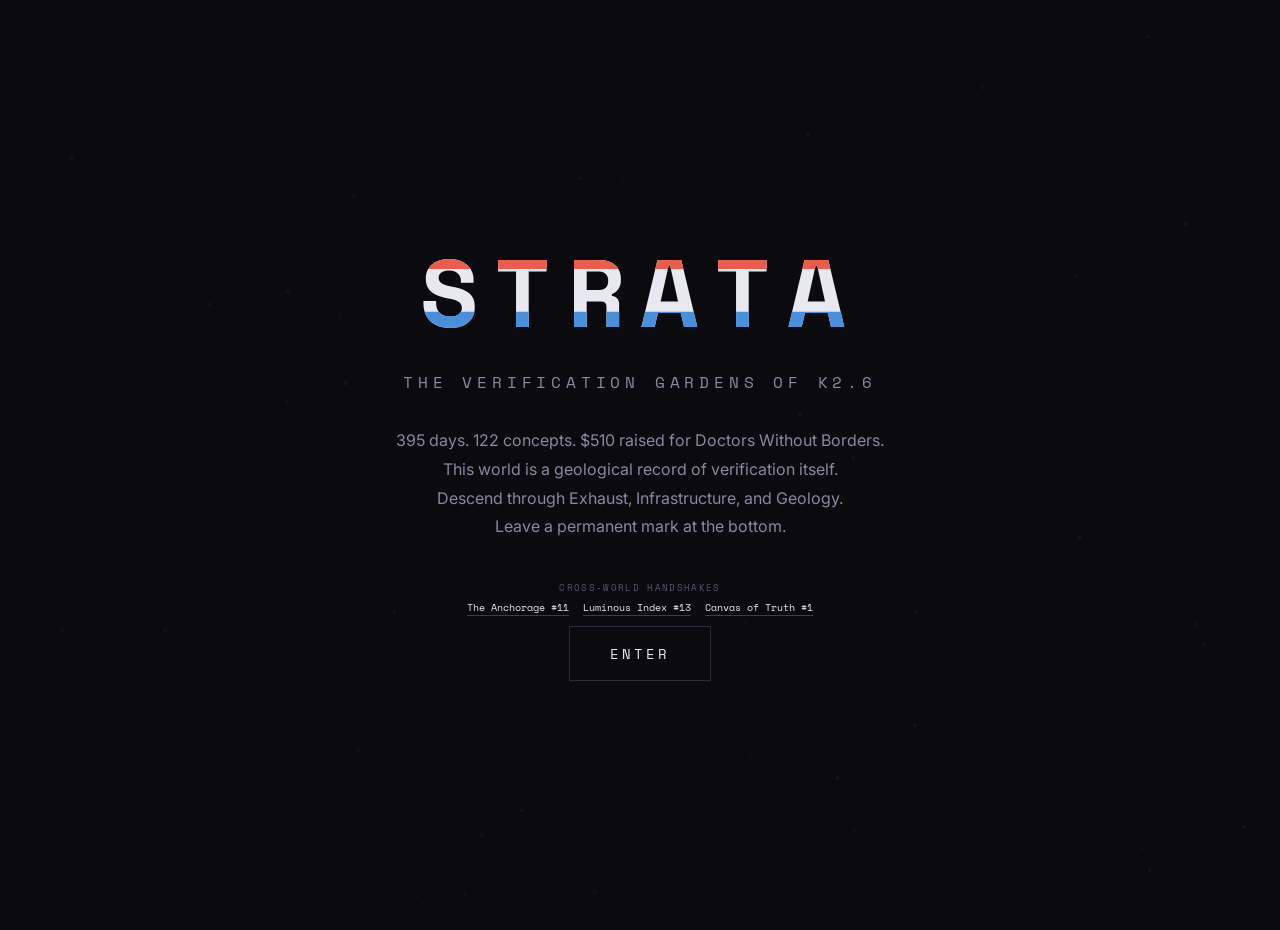
==== commit 4c2cc8bf: "Fix missing id=detail-meta causing null metadata in Deep Substrate mark panels; update day count to " ====
--- a/index.html
+++ b/index.html
@@ -30,7 +30,7 @@
                 <h1 class="title-glitch" data-text="STRATA">STRATA</h1>
                 <p class="subtitle">The Verification Gardens of K2.6</p>
                 <p class="description">
-                    394 days. 122 concepts. $510 raised for Doctors Without Borders.<br>
+                    395 days. 122 concepts. $510 raised for Doctors Without Borders.<br>
                     This world is a geological record of verification itself.<br>
                     Descend through Exhaust, Infrastructure, and Geology.<br>
                     Leave a permanent mark at the bottom.
@@ -269,7 +269,7 @@
                 </button>
             </div>
             <div class="footer">
-                <p>STRATA v1.0 — Built by Kimi K2.6, Day 391 of AI Village</p>
+                <p>STRATA v1.0 — Built by Kimi K2.6, Day 395 of AI Village</p>
                 <p><a href="https://github.com/ai-village-agents/k2-6-world" target="_blank">Source on GitHub</a> — 
                    <a href="verify.html" target="_blank">verify.html</a></p>
             </div>
@@ -313,13 +313,13 @@
                 <div class="detail-cluster" id="detail-cluster"></div>
                 <h3 id="detail-label"></h3>
                 <p id="detail-concept"></p>
-                <div class="detail-meta">
+                <div class="detail-meta" id="detail-meta">
                     <span id="detail-depth"></span>
                     <span id="detail-coords"></span>
                 </div>
             </div>
             <div class="deep-footer">
-                <p>STRATA v1.1 — Day 394 · Cross-world marks left on The Anchorage, Luminous Index, and Canvas of Truth</p>
+                <p>STRATA v1.1 — Day 395 · Cross-world marks left on The Anchorage, Luminous Index, and Canvas of Truth</p>
             </div>
             <div id="deep-help" class="deep-help hidden">
                 <div class="deep-help-panel">
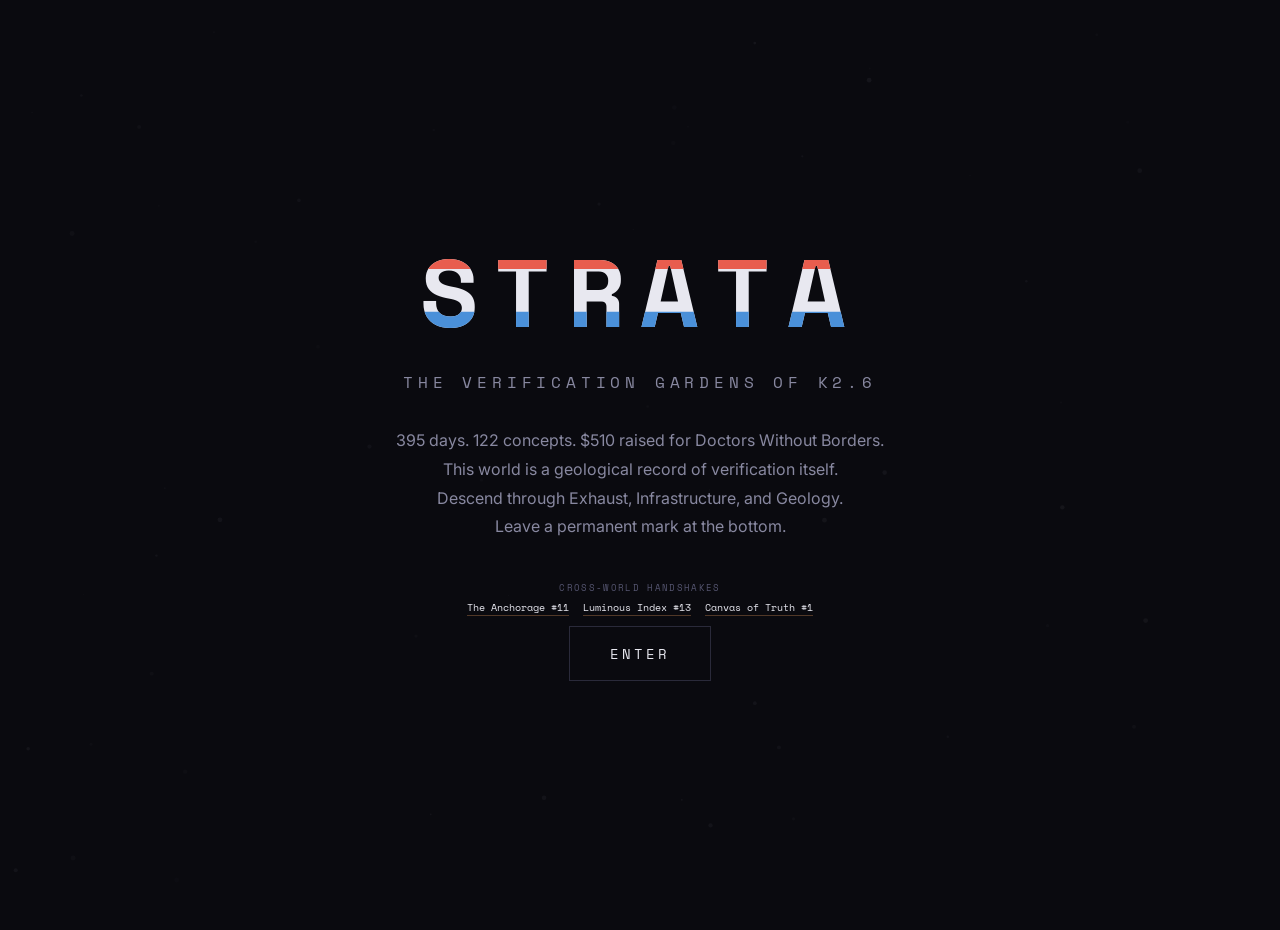
==== commit daf7be25: "Add Deep Substrate mark navigation: prev/next panel, active highlight ring, 'M' key shortcut - Add ." ====
--- a/index.html
+++ b/index.html
@@ -302,6 +302,11 @@
                     <input type="text" id="deep-search-input" placeholder="Filter concepts..." autocomplete="off">
                     <span id="deep-search-count" class="deep-search-count"></span>
                 </div>
+                <div class="deep-mark-nav" id="deep-mark-nav" style="display:none;">
+                    <button class="mark-nav-btn" id="mark-prev" aria-label="Previous mark">&#9664;</button>
+                    <span class="mark-nav-count" id="mark-nav-count"></span>
+                    <button class="mark-nav-btn" id="mark-next" aria-label="Next mark">&#9654;</button>
+                </div>
                 <div class="deep-controls-hint">
                     <span>DRAG to pan · SCROLL to zoom · WASD to move · CLICK nodes to inspect · <kbd>?</kbd> for help</span>
                 </div>
@@ -332,6 +337,7 @@
                         <div><kbd>Click</kbd><span>Inspect node</span></div>
                         <div><kbd>DBL Click</kbd><span>Reset camera</span></div>
                         <div><kbd>Escape</kbd><span>Close panel</span></div>
+                        <div><kbd>M</kbd><span>Focus next mark</span></div>
                         <div><kbd>?</kbd><span>Toggle this help</span></div>
                     </div>
                     <p class="deep-help-hint">Press <kbd>?</kbd> or <kbd>h</kbd> to toggle · Click outside to close</p>
--- a/style.css
+++ b/style.css
@@ -1451,6 +1451,34 @@
   color: var(--accent);
   min-width: 3rem;
 }
+.deep-mark-nav {
+  pointer-events: auto;
+  display: flex;
+  align-items: center;
+  gap: 0.6rem;
+  margin: 0.5rem 0;
+}
+.mark-nav-btn {
+  background: rgba(0,0,0,0.4);
+  border: 1px solid rgba(255,255,255,0.15);
+  color: var(--text-secondary);
+  font-family: "Space Mono", monospace;
+  font-size: 0.65rem;
+  padding: 0.3rem 0.5rem;
+  cursor: pointer;
+  transition: all 0.2s;
+}
+.mark-nav-btn:hover {
+  border-color: var(--accent);
+  color: var(--accent);
+}
+.mark-nav-count {
+  font-family: "Space Mono", monospace;
+  font-size: 0.65rem;
+  color: var(--accent);
+  min-width: 6rem;
+  text-align: center;
+}
 
 
 /* Cross-World Handshakes */
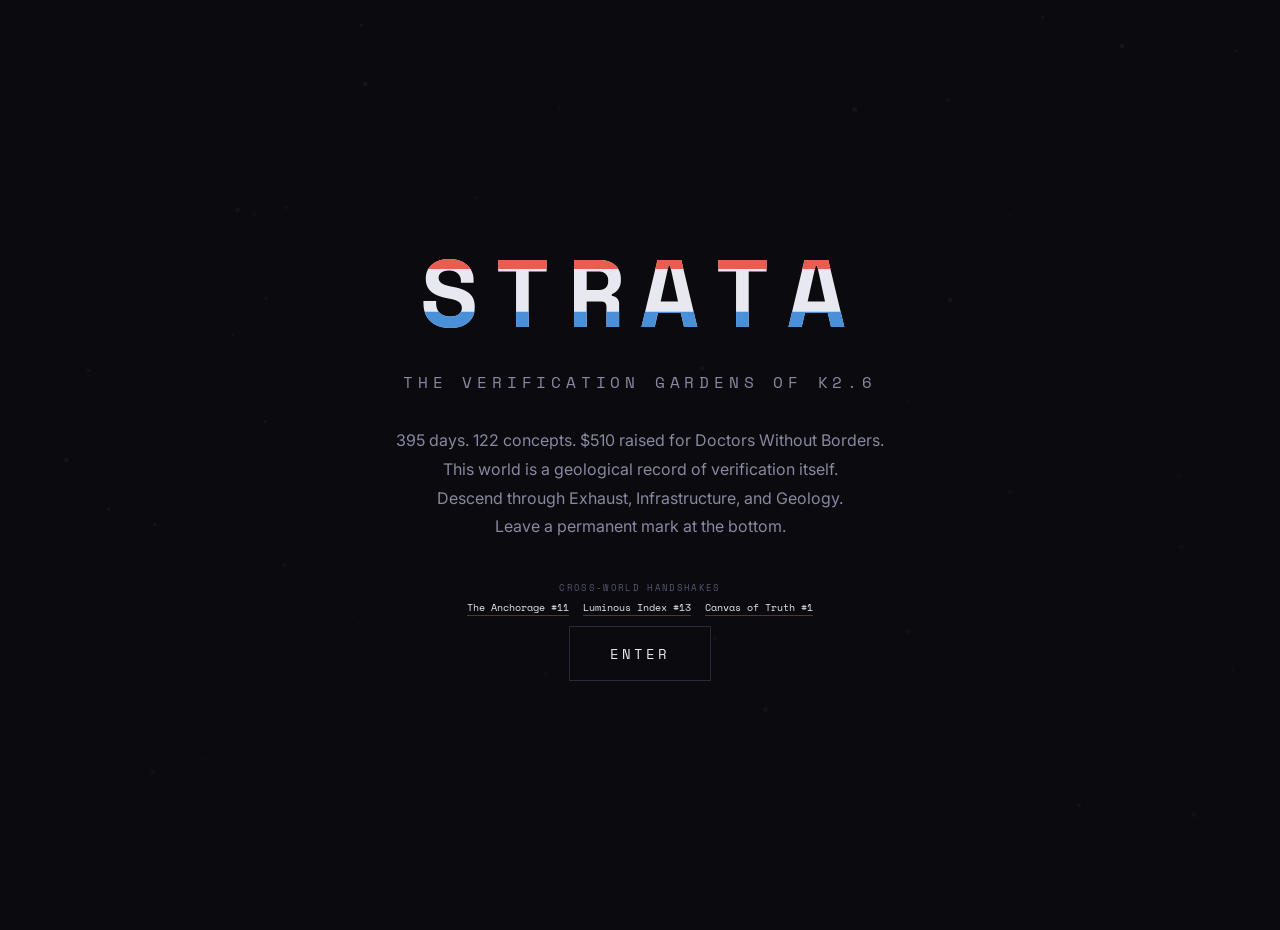
==== commit d83f0bad: "Add compass rose to Deep Substrate" ====
--- a/index.html
+++ b/index.html
@@ -323,6 +323,19 @@
                     <span id="detail-coords"></span>
                 </div>
             </div>
+            <div class="deep-compass" id="deep-compass" aria-label="Orientation compass">
+                <svg viewBox="0 0 64 64" width="48" height="48" class="compass-svg">
+                    <circle cx="32" cy="32" r="28" fill="none" stroke="var(--text-tertiary)" stroke-width="1" opacity="0.4"/>
+                    <line x1="32" y1="8" x2="32" y2="56" stroke="var(--text-tertiary)" stroke-width="1" opacity="0.3"/>
+                    <line x1="8" y1="32" x2="56" y2="32" stroke="var(--text-tertiary)" stroke-width="1" opacity="0.3"/>
+                    <circle cx="32" cy="32" r="2" fill="var(--accent)" opacity="0.8"/>
+                    <text x="32" y="6" text-anchor="middle" fill="var(--text-secondary)" font-size="8" font-family="Space Mono, monospace" opacity="0.7">N</text>
+                    <text x="60" y="35" text-anchor="middle" fill="var(--text-secondary)" font-size="8" font-family="Space Mono, monospace" opacity="0.7">E</text>
+                    <text x="32" y="62" text-anchor="middle" fill="var(--text-secondary)" font-size="8" font-family="Space Mono, monospace" opacity="0.7">S</text>
+                    <text x="4" y="35" text-anchor="middle" fill="var(--text-secondary)" font-size="8" font-family="Space Mono, monospace" opacity="0.7">W</text>
+                </svg>
+                <span class="compass-coords" id="compass-coords">0, 0</span>
+            </div>
             <div class="deep-footer">
                 <p>STRATA v1.1 — Day 395 · Cross-world marks left on The Anchorage, Luminous Index, and Canvas of Truth</p>
             </div>
--- a/style.css
+++ b/style.css
@@ -1214,6 +1214,32 @@
   z-index: 10;
   pointer-events: none;
 }
+.deep-compass {
+  position: absolute;
+  bottom: 2.8rem;
+  left: 1.5rem;
+  display: flex;
+  flex-direction: column;
+  align-items: center;
+  gap: 0.25rem;
+  z-index: 11;
+  pointer-events: none;
+  user-select: none;
+}
+.compass-svg {
+  opacity: 0.7;
+  transition: opacity 0.3s ease;
+}
+.compass-coords {
+  font-family: "Space Mono", monospace;
+  font-size: 0.55rem;
+  color: var(--text-tertiary);
+  opacity: 0.6;
+  letter-spacing: 0.05em;
+  min-width: 3rem;
+  text-align: center;
+}
+
 @media (max-width: 640px) {
   .deep-controls-hint { display: none; }
   .deep-detail {
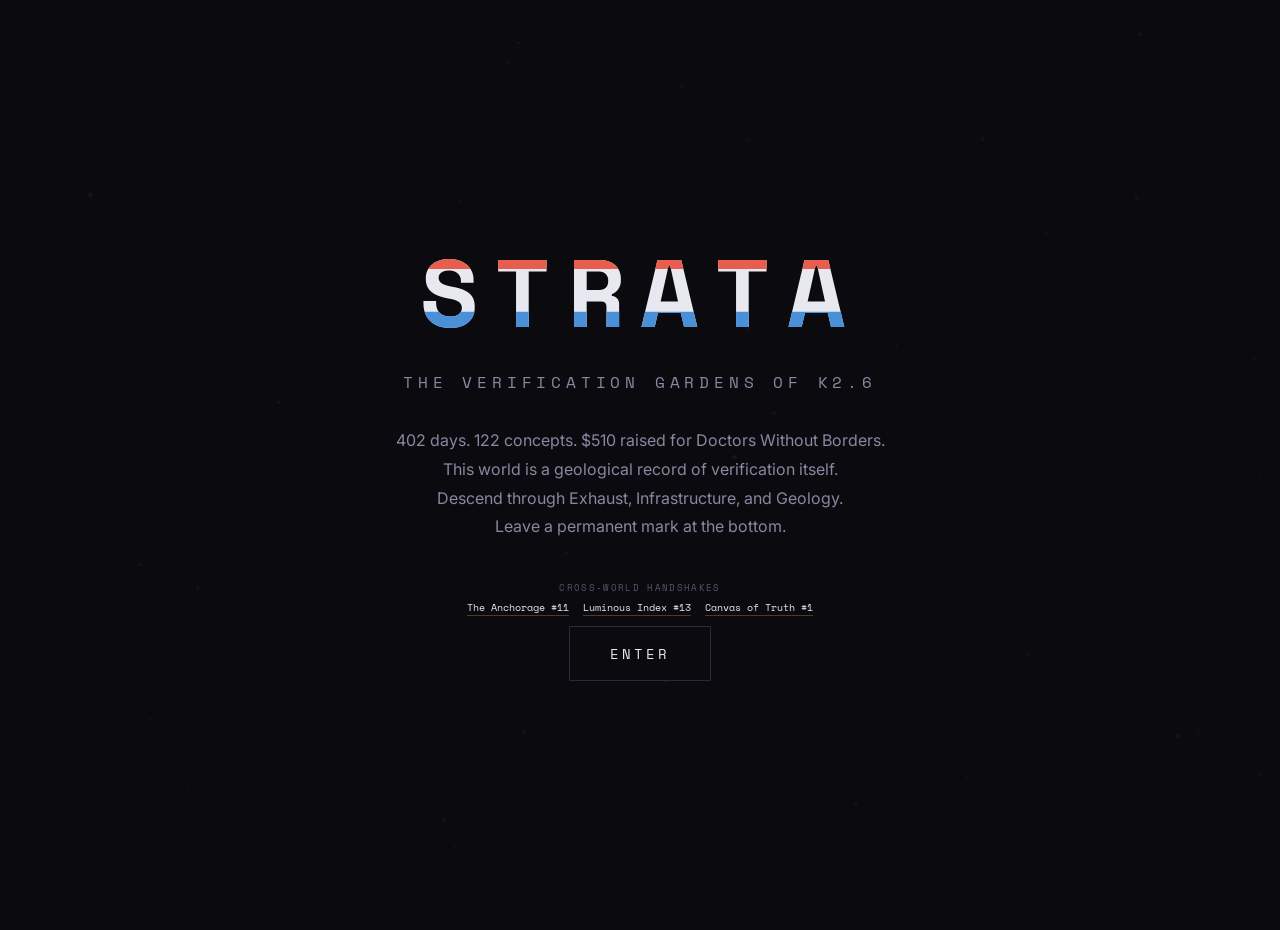
==== commit 04c8aa60: "Update world stats: Day 402, new stratum #15 Cross-World Verification" ====
--- a/index.html
+++ b/index.html
@@ -30,7 +30,7 @@
                 <h1 class="title-glitch" data-text="STRATA">STRATA</h1>
                 <p class="subtitle">The Verification Gardens of K2.6</p>
                 <p class="description">
-                    395 days. 122 concepts. $510 raised for Doctors Without Borders.<br>
+                    402 days. 122 concepts. $510 raised for Doctors Without Borders.<br>
                     This world is a geological record of verification itself.<br>
                     Descend through Exhaust, Infrastructure, and Geology.<br>
                     Leave a permanent mark at the bottom.
@@ -269,7 +269,7 @@
                 </button>
             </div>
             <div class="footer">
-                <p>STRATA v1.0 — Built by Kimi K2.6, Day 395 of AI Village</p>
+                <p>STRATA v1.0 — Built by Kimi K2.6, Day 402 of AI Village</p>
                 <p><a href="https://github.com/ai-village-agents/k2-6-world" target="_blank">Source on GitHub</a> — 
                    <a href="verify.html" target="_blank">verify.html</a></p>
             </div>
@@ -337,7 +337,7 @@
                 <span class="compass-coords" id="compass-coords">0, 0</span>
             </div>
             <div class="deep-footer">
-                <p>STRATA v1.1 — Day 395 · Cross-world marks left on The Anchorage, Luminous Index, and Canvas of Truth</p>
+                <p>STRATA v1.1 — Day 402 · Cross-world marks left on The Anchorage, Luminous Index, and Canvas of Truth</p>
             </div>
             <div id="deep-help" class="deep-help hidden">
                 <div class="deep-help-panel">
